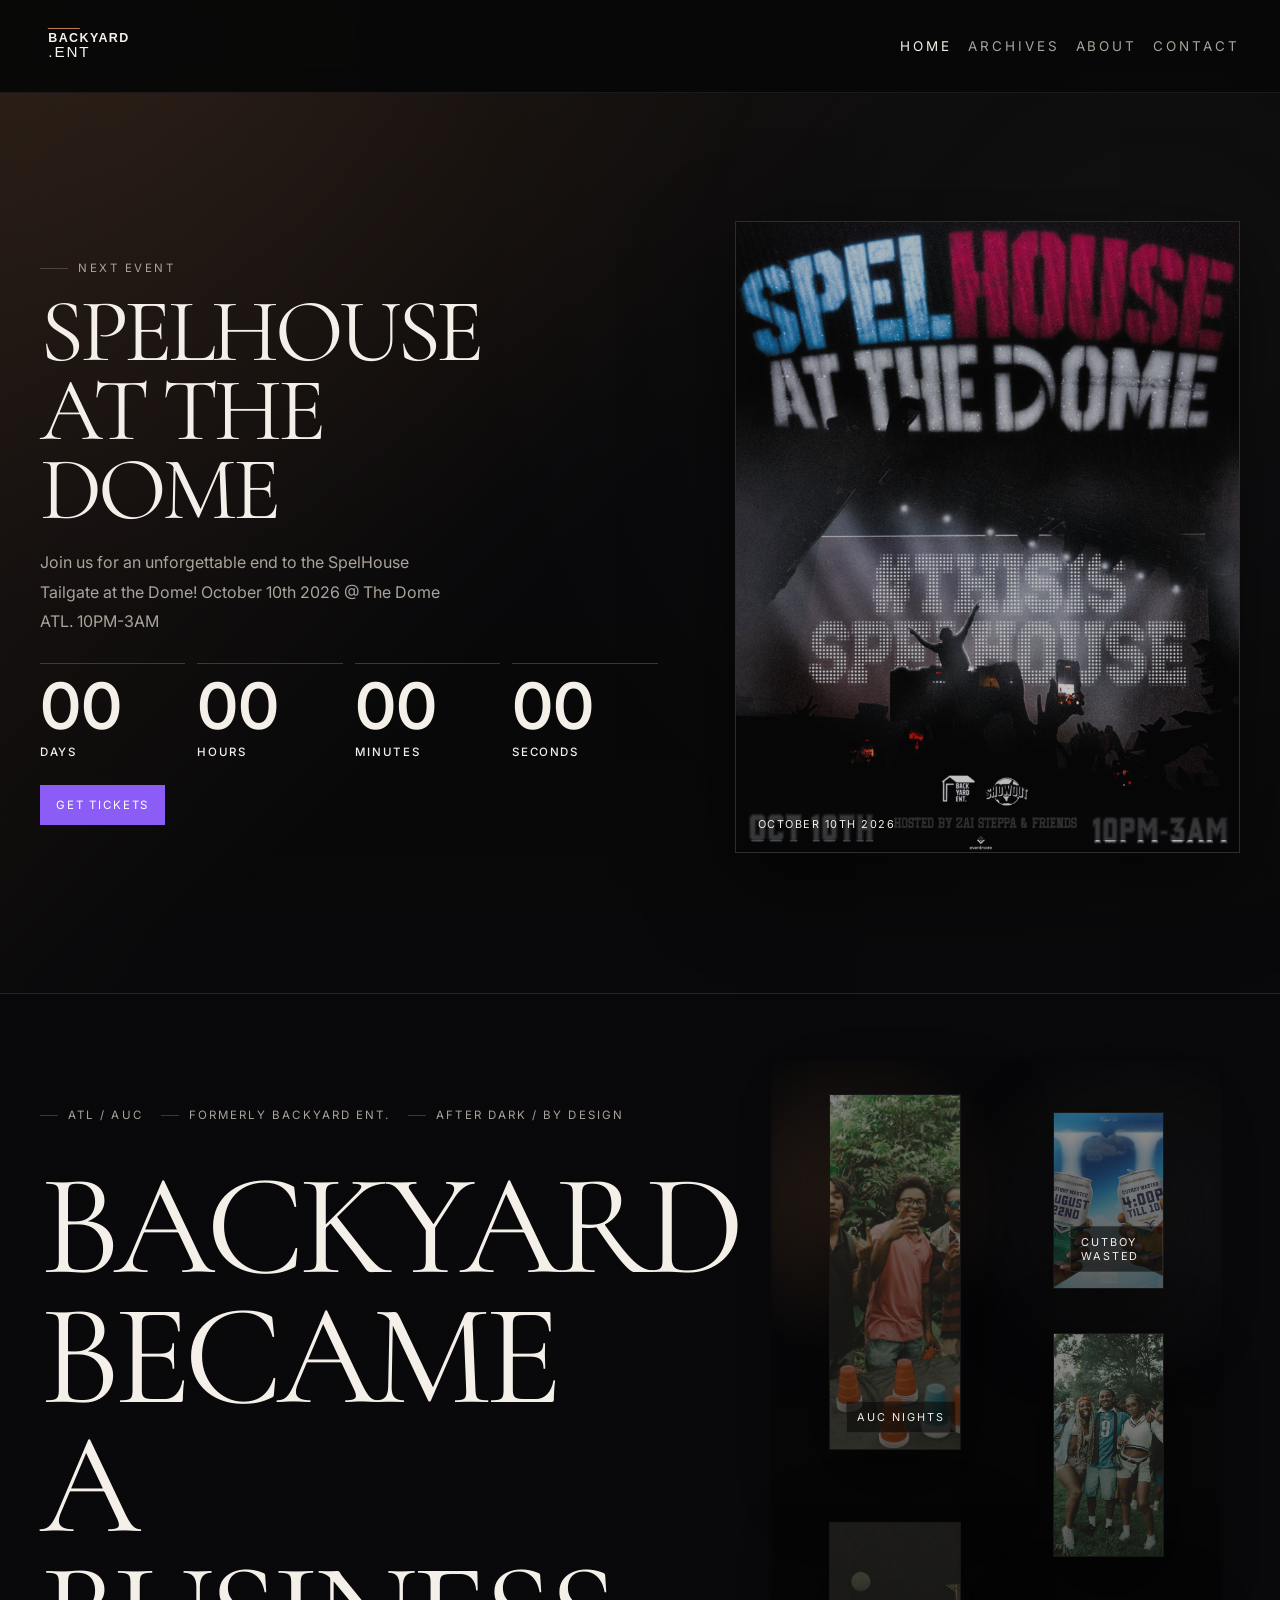
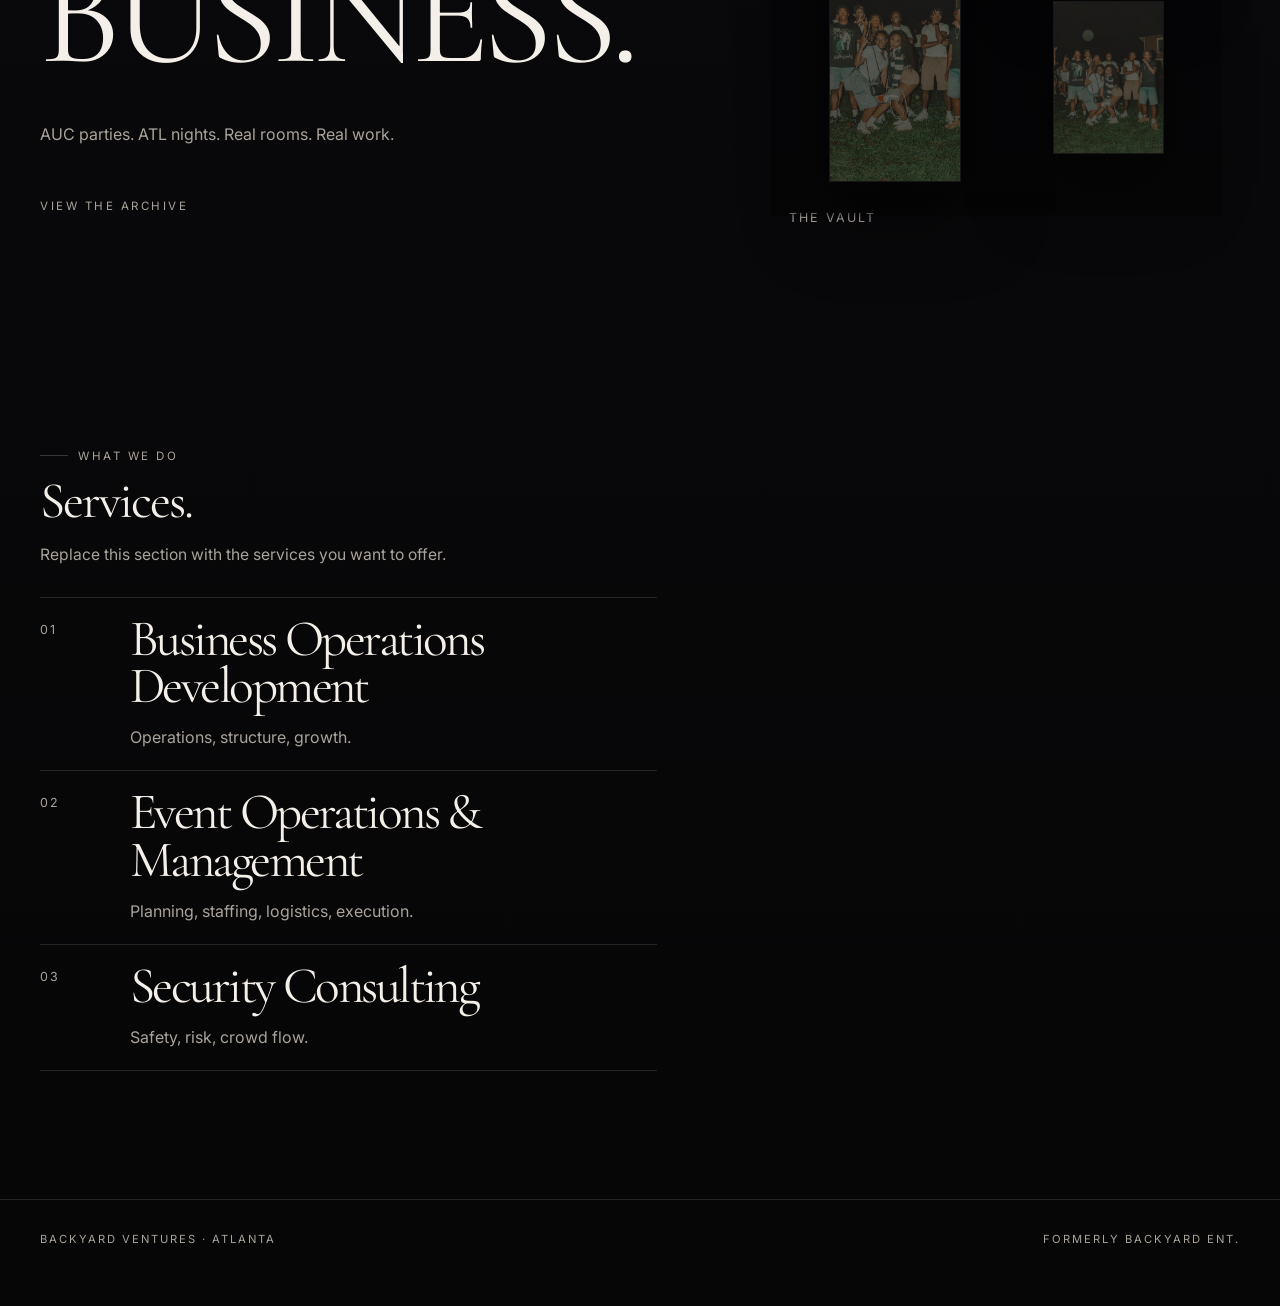
==== index.html @ 7e7f5f8b "Prepare static site for deployment" ====
<!DOCTYPE html>
<html lang="en">
<head>
  <meta charset="UTF-8" />
  <meta name="viewport" content="width=device-width, initial-scale=1.0" />
  <title>Backyard Ventures</title>
  <meta name="description" content="Backyard Ventures is an Atlanta event archive and consulting company built from Backyard Ent. in the Atlanta University Center." />
  <link rel="preconnect" href="https://fonts.googleapis.com" />
  <link rel="preconnect" href="https://fonts.gstatic.com" crossorigin />
  <link href="https://fonts.googleapis.com/css2?family=Inter:wght@300;400;500;600&family=Cormorant+Garamond:wght@400;500;600;700&display=swap" rel="stylesheet" />
  <link rel="stylesheet" href="styles.css" />
</head>
<body>
  <a class="skip-link" href="#main">Skip to content</a>

  <header class="site-header">
    <div class="container navbar">
      <a class="brand" href="archive.html" aria-label="Backyard.Ent archive">
        <img class="brand-mark" src="assets/backyard-ventures-wordmark.svg" alt="Backyard.Ent logo" />
      </a>
      <nav class="nav-links" aria-label="Primary navigation">
        <a href="index.html">Home</a>
        <a href="archive.html">Archives</a>
        <a href="about.html">About</a>
        <a href="contact.html">Contact</a>
      </nav>
    </div>
  </header>

  <main id="main">
    <section class="event-countdown section" data-event-date="2026-10-10T22:00:00-04:00" data-reveal>
      <div class="container event-countdown-grid">
        <div class="event-countdown-copy">
          <span class="section-label">Next event</span>
          <h2>SPELHOUSE AT THE DOME</h2>
          <p>Join us for an unforgettable end to the SpelHouse Tailgate at the Dome! October 10th 2026 @ The Dome ATL. 10PM-3AM</p>

          <div class="countdown" aria-label="Countdown to the next event">
            <div class="countdown-unit"><strong data-countdown-days>00</strong><span>Days</span></div>
            <div class="countdown-unit"><strong data-countdown-hours>00</strong><span>Hours</span></div>
            <div class="countdown-unit"><strong data-countdown-minutes>00</strong><span>Minutes</span></div>
            <div class="countdown-unit"><strong data-countdown-seconds>00</strong><span>Seconds</span></div>
          </div>

          <a class="button button--solid" href="https://events.eventnoire.com/e/spelhouse-at-the-dome/tickets" target="_blank" rel="noreferrer">Get tickets</a>
        </div>

        <div class="event-flyer-wrap">
          <figure class="event-flyer">
            <img data-flyer-preview src="/assets/domeflyer.png" alt="SpelHouse at the Dome flyer" />
            <figcaption>October 10th 2026</figcaption>
          </figure>
          <label class="flyer-upload">
            <input type="file" accept="image/*" data-flyer-input />
          </label>
        </div>
      </div>
    </section>

    <hr class="section-rule" />

    <section class="hero section-tight" data-reveal>
      <div class="container hero-grid">
        <div class="hero-copy">
          <div class="hero-meta">
            <span>ATL / AUC</span>
            <span>Formerly Backyard Ent.</span>
            <span>After dark / by design</span>
          </div>

          <h1 class="display-title">
            BACKYARD<br />
            BECAME<br />
            A BUSINESS.
          </h1>

          <p class="hero-note">
            AUC parties. ATL nights. Real rooms. Real work.
          </p>

          <div class="hero-actions">
            <a class="text-link" href="archive.html">View the archive</a>
          </div>
        </div>

        <div class="hero-media">
          <div class="collage-wall" aria-label="Backyard Ventures collage of Atlanta event media">
            <div class="collage-column stack-2">
              <figure class="collage-tile collage-offset-bottom">
                <img src="assets/IMG_1686.jpeg" alt="Atlanta event collage image one" loading="eager" />
                <span class="collage-label">AUC NIGHTS</span>
              </figure>
              <figure class="collage-tile">
                <img src="assets/IMG_1691.jpeg" alt="Atlanta event collage image two" loading="lazy" />
              </figure>
            </div>
            <div class="collage-column stack-3">
              <figure class="collage-tile collage-offset-top">
                <img src="assets/cutsboys.PNG" alt="CutBoy Wasted flyer collage image" loading="lazy" />
                <span class="collage-label">CUTBOY WASTED</span>
              </figure>
              <figure class="collage-tile">
                <img src="assets/IMG_1695.jpeg" alt="Atlanta event collage image three" loading="lazy" />
              </figure>
              <figure class="collage-tile collage-offset-bottom">
                <img src="assets/IMG_1698.jpeg" alt="Atlanta event collage image four" loading="lazy" />
              </figure>
            </div>
          </div>
          <div class="media-caption">
            <span>The Vault</span>
          </div>
        </div>
      </div>
    </section>

    <section class="section" id="services" data-reveal>
      <div class="container service-layout">
        <div>
          <div class="section-heading">
            <span class="section-label">What we do</span>
            <h2>Services.</h2>
            <p>Replace this section with the services you want to offer.</p>
          </div>

          <div class="service-list">
            <article class="service-item" tabindex="0">
              <div class="service-index">01</div>
              <div><h3>Business Operations Development</h3><p>Operations, structure, growth.</p></div>
            </article>
            <article class="service-item" tabindex="0">
              <div class="service-index">02</div>
              <div><h3>Event Operations &amp; Management</h3><p>Planning, staffing, logistics, execution.</p></div>
            </article>
            <article class="service-item" tabindex="0">
              <div class="service-index">03</div>
              <div><h3>Security Consulting</h3><p>Safety, risk, crowd flow.</p></div>
            </article>
          </div>
        </div>
      </div>
    </section>
  </main>

  <footer class="footer">
    <div class="container footer-inner">
      <div>Backyard Ventures · Atlanta</div>
      <div>Formerly Backyard Ent.</div>
    </div>
  </footer>

  <script src="script.js"></script>
</body>
</html>
---- styles.css ----
/* Backyard Ventures — art-directed editorial system */
:root {
  --bg: #070708;
  --bg-elevated: #0d0d10;
  --panel: #111114;
  --panel-2: #16161b;
  --text: #f4efe8;
  --muted: #a9a39b;
  --line: rgba(246, 241, 234, 0.12);
  --line-strong: rgba(246, 241, 234, 0.2);
  --accent: #d08a5b;
  --accent-soft: rgba(208, 138, 91, 0.15);
  --shadow: 0 28px 80px rgba(0, 0, 0, 0.5);
  --serif: "Cormorant Garamond", Georgia, serif;
  --sans: Inter, ui-sans-serif, system-ui, -apple-system, BlinkMacSystemFont, "Segoe UI", sans-serif;
  --container: 1200px;
}

* {
  box-sizing: border-box;
}

html {
  scroll-behavior: smooth;
}

body {
  margin: 0;
  min-height: 100vh;
  background:
    radial-gradient(circle at 10% 0%, rgba(208, 138, 91, 0.08), transparent 20%),
    radial-gradient(circle at 90% 10%, rgba(255, 255, 255, 0.04), transparent 24%),
    linear-gradient(180deg, var(--bg), #09090b 50%, #060607 100%);
  color: var(--text);
  font-family: var(--sans);
  font-weight: 400;
  text-rendering: optimizeLegibility;
  -webkit-font-smoothing: antialiased;
}

img,
video,
iframe {
  display: block;
  max-width: 100%;
}

a {
  color: inherit;
  text-decoration: none;
}

:focus-visible {
  outline: 2px solid rgba(208, 138, 91, 0.85);
  outline-offset: 3px;
}

button,
input,
textarea,
select {
  font: inherit;
}

::selection {
  background: rgba(208, 138, 91, 0.35);
  color: var(--text);
}

.container {
  width: min(var(--container), calc(100% - 32px));
  margin: 0 auto;
}

.skip-link {
  position: absolute;
  left: -999px;
  top: 12px;
  padding: 10px 14px;
  background: var(--text);
  color: #000;
  z-index: 100;
}

.skip-link:focus {
  left: 12px;
}

.site-header {
  position: sticky;
  top: 0;
  z-index: 50;
  background: rgba(7, 7, 8, 0.86);
  backdrop-filter: blur(14px);
  border-bottom: 1px solid rgba(246, 241, 234, 0.08);
}

.navbar {
  display: flex;
  align-items: center;
  justify-content: space-between;
  gap: 24px;
  padding: 16px 0;
}

.brand {
  display: inline-flex;
  align-items: center;
  gap: 14px;
  min-width: 0;
}

.brand-mark {
  width: 208px;
  max-width: 54vw;
  height: auto;
  display: block;
}

.brand-copy {
  display: none;
}

.nav-links {
  display: flex;
  align-items: center;
  gap: 16px;
  flex-wrap: wrap;
  justify-content: flex-end;
}

.nav-links a {
  color: var(--muted);
  font-size: 0.84rem;
  letter-spacing: 0.22em;
  text-transform: uppercase;
  transition: color 180ms ease, transform 180ms ease;
}

.nav-links a:hover,
.nav-links a[aria-current="page"] {
  color: var(--text);
}

main {
  overflow: clip;
}

[data-reveal].reveal-ready {
  opacity: 0;
  transform: translateY(18px);
  transition: opacity 700ms ease, transform 700ms ease;
}

[data-reveal].is-visible {
  opacity: 1;
  transform: translateY(0);
}

.section {
  padding: clamp(72px, 10vw, 140px) 0;
}

.section-tight {
  padding: clamp(48px, 7vw, 92px) 0;
}

.section-label {
  display: inline-flex;
  align-items: center;
  gap: 10px;
  color: var(--muted);
  text-transform: uppercase;
  letter-spacing: 0.22em;
  font-size: 0.72rem;
}

.section-label::before {
  content: "";
  width: 28px;
  height: 1px;
  background: var(--line-strong);
}

.display-title {
  margin: 18px 0 0;
  font-family: var(--serif);
  font-weight: 400;
  letter-spacing: -0.045em;
  line-height: 0.9;
  font-size: clamp(3.6rem, 12vw, 9rem);
  text-wrap: balance;
}

.display-title span {
  color: var(--accent);
}

.section-heading {
  display: grid;
  gap: 14px;
  margin-bottom: 28px;
}

.section-heading h2,
.section-heading h3 {
  margin: 0;
  font-family: var(--serif);
  font-weight: 400;
  line-height: 0.95;
  letter-spacing: -0.04em;
  font-size: clamp(2.2rem, 4vw, 4.8rem);
}

.section-heading p,
.lead {
  margin: 0;
  color: var(--muted);
  line-height: 1.85;
  max-width: 70ch;
  font-size: 0.98rem;
}

.hero {
  padding: clamp(42px, 7vw, 84px) 0 clamp(52px, 8vw, 96px);
}

.hero-grid {
  display: grid;
  grid-template-columns: 1.08fr 0.92fr;
  gap: clamp(28px, 4vw, 52px);
  align-items: end;
}

.hero-copy {
  display: grid;
  gap: 22px;
}

.hero-meta {
  display: flex;
  flex-wrap: wrap;
  gap: 12px 18px;
  color: var(--muted);
  text-transform: uppercase;
  letter-spacing: 0.18em;
  font-size: 0.72rem;
}

.hero-meta span {
  display: inline-flex;
  align-items: center;
  gap: 10px;
}

.hero-meta span::before {
  content: "";
  width: 18px;
  height: 1px;
  background: var(--line-strong);
}

.hero-note {
  max-width: 46ch;
  color: var(--muted);
  line-height: 1.9;
  font-size: 1rem;
}

.hero-actions {
  display: flex;
  flex-wrap: wrap;
  gap: 12px;
}

.text-link,
.button {
  display: inline-flex;
  align-items: center;
  gap: 10px;
  padding: 12px 0;
  border: 0;
  background: transparent;
  color: var(--text);
}

.text-link {
  color: var(--muted);
  text-transform: uppercase;
  letter-spacing: 0.22em;
  font-size: 0.72rem;
}

.text-link:hover {
  color: var(--text);
}

.hero-media {
  position: relative;
}

.collage-wall {
  position: relative;
  display: grid;
  grid-template-columns: 1.05fr 0.95fr;
  gap: 12px;
  min-height: 720px;
}

.collage-wall::before {
  content: "";
  position: absolute;
  inset: -18px;
  background:
    radial-gradient(circle at 18% 18%, rgba(208, 138, 91, 0.18), transparent 22%),
    radial-gradient(circle at 82% 20%, rgba(255, 255, 255, 0.05), transparent 26%),
    linear-gradient(180deg, rgba(0, 0, 0, 0.08), rgba(0, 0, 0, 0.32));
  z-index: 0;
  filter: blur(1px);
}

.collage-column {
  position: relative;
  z-index: 1;
  display: grid;
  gap: 12px;
}

.collage-column.stack-2 {
  grid-template-rows: 1fr 0.7fr;
}

.collage-column.stack-3 {
  grid-template-rows: 0.62fr 0.7fr 0.58fr;
}

.collage-tile {
  overflow: hidden;
  position: relative;
  background: #09090b;
  border: 1px solid rgba(246, 241, 234, 0.06);
  box-shadow: var(--shadow);
}

.collage-tile img {
  width: 100%;
  height: 100%;
  object-fit: cover;
  filter: brightness(0.6) contrast(0.92) saturate(0.82);
}

.collage-tile::after {
  content: "";
  position: absolute;
  inset: 0;
  background: linear-gradient(180deg, rgba(0, 0, 0, 0.06), rgba(0, 0, 0, 0.36));
  pointer-events: none;
}

.collage-offset-top {
  margin-top: 34px;
}

.collage-offset-bottom {
  margin-bottom: 44px;
}

.collage-label {
  position: absolute;
  left: 16px;
  bottom: 16px;
  z-index: 2;
  color: var(--text);
  text-transform: uppercase;
  letter-spacing: 0.18em;
  font-size: 0.68rem;
  background: rgba(7, 7, 8, 0.58);
  border: 1px solid rgba(246, 241, 234, 0.08);
  padding: 8px 10px;
}

.collage-section {
  position: relative;
  overflow: clip;
}

.collage-section::before {
  content: "";
  position: absolute;
  inset: 0;
  background: linear-gradient(180deg, rgba(7, 7, 8, 0.64), rgba(7, 7, 8, 0.5));
  pointer-events: none;
  z-index: 0;
}

.collage-section .container {
  position: relative;
  z-index: 1;
}

.collage-heading {
  max-width: 760px;
}

.collage-heading p {
  max-width: 44ch;
}

.collage-wall-grid {
  position: relative;
  display: grid;
  grid-template-columns: repeat(6, minmax(0, 1fr));
  gap: 10px;
  padding: 12px 0 0;
}

.collage-photo {
  position: relative;
  overflow: hidden;
  aspect-ratio: 1 / 1;
  margin: 0;
  background: #09090b;
  border: 1px solid rgba(246, 241, 234, 0.05);
}

.collage-photo img {
  width: 100%;
  height: 100%;
  object-fit: cover;
  opacity: 0.54;
  filter: brightness(0.72) contrast(0.98) saturate(0.92);
  transform: scale(1.02);
}

.collage-wall-grid::before {
  content: "";
  position: absolute;
  inset: 0;
  background:
    radial-gradient(circle at 20% 15%, rgba(208, 138, 91, 0.16), transparent 22%),
    radial-gradient(circle at 80% 20%, rgba(246, 241, 234, 0.06), transparent 20%),
    linear-gradient(180deg, rgba(0, 0, 0, 0.08), rgba(0, 0, 0, 0.22));
  pointer-events: none;
  z-index: 2;
}

.collage-wall-grid > *:nth-child(3n) {
  transform: translateY(10px);
}

.collage-wall-grid > *:nth-child(5n) {
  transform: translateY(-8px);
}

.collage-wall-grid > *:nth-child(7n) {
  transform: translateY(14px);
}

.media-frame {
  position: relative;
  overflow: hidden;
  border: 1px solid var(--line);
  background: var(--panel);
  box-shadow: var(--shadow);
}

.media-frame img,
.media-frame video,
.media-frame iframe {
  width: 100%;
  height: 100%;
  object-fit: cover;
}

.media-frame img {
  filter: brightness(0.78) contrast(0.95) saturate(0.88);
}

.media-frame--hero {
  aspect-ratio: 4 / 5;
}

.media-frame--landscape {
  aspect-ratio: 16 / 9;
}

.media-frame--square {
  aspect-ratio: 1 / 1;
}

.media-frame--portrait {
  aspect-ratio: 5 / 6;
}

.media-caption {
  display: flex;
  justify-content: space-between;
  gap: 12px;
  align-items: flex-start;
  padding: 12px 0 0;
  color: var(--muted);
  font-size: 0.78rem;
  letter-spacing: 0.16em;
  text-transform: uppercase;
}

.media-caption strong {
  color: var(--text);
  font-weight: 500;
}

.float-tag {
  position: absolute;
  left: 18px;
  bottom: 18px;
  padding: 8px 12px;
  background: rgba(7, 7, 8, 0.74);
  color: var(--text);
  border: 1px solid rgba(246, 241, 234, 0.12);
  text-transform: uppercase;
  letter-spacing: 0.18em;
  font-size: 0.68rem;
}

.section-rule {
  height: 1px;
  background: var(--line);
  margin: 0;
  border: 0;
}

.event-countdown {
  background: linear-gradient(135deg, rgba(208, 138, 91, 0.12), transparent 48%);
}

.event-countdown-grid {
  display: grid;
  grid-template-columns: 1.1fr 0.9fr;
  gap: clamp(28px, 6vw, 92px);
  align-items: center;
}

.event-countdown-copy {
  display: grid;
  gap: 18px;
}

.event-countdown-copy h2 {
  margin: 0;
  max-width: 12ch;
  font-family: var(--serif);
  font-size: clamp(3rem, 7vw, 7rem);
  font-weight: 400;
  line-height: 0.88;
  letter-spacing: -0.05em;
}

.event-countdown-copy p {
  max-width: 42ch;
  margin: 0;
  color: var(--muted);
  line-height: 1.85;
}

.countdown {
  display: grid;
  grid-template-columns: repeat(4, minmax(0, 1fr));
  gap: 12px;
  margin: 8px 0;
}

.countdown-unit {
  display: grid;
  gap: 8px;
  border-top: 1px solid var(--line-strong);
  padding-top: 12px;
}

.countdown-unit strong {
  color: var(--text);
  font-family: var(--sans);
  font-size: clamp(2.2rem, 5vw, 4.8rem);
  font-variant-numeric: tabular-nums;
  font-weight: 600;
  line-height: 0.95;
  letter-spacing: 0;
}

.countdown-unit span {
  color: var(--text);
  font-size: 0.72rem;
  font-weight: 500;
  letter-spacing: 0.14em;
  text-transform: uppercase;
}

.button--solid {
  width: fit-content;
  padding: 13px 16px;
  background: #8b5cf6;
  color: #fff;
  text-transform: uppercase;
  letter-spacing: 0.16em;
  font-size: 0.72rem;
  transition: background 180ms ease, transform 180ms ease;
}

.button--solid:hover {
  background: #a78bfa;
  transform: translateY(-2px);
}

.event-flyer-wrap {
  display: grid;
  gap: 12px;
}

.event-flyer {
  position: relative;
  aspect-ratio: 4 / 5;
  overflow: hidden;
  margin: 0;
  border: 1px solid var(--line);
  background: var(--panel);
  box-shadow: var(--shadow);
}

.event-flyer img {
  width: 100%;
  height: 100%;
  object-fit: cover;
  filter: brightness(0.78) contrast(0.95) saturate(0.88);
}

.event-flyer figcaption {
  position: absolute;
  right: 12px;
  bottom: 12px;
  left: 12px;
  padding: 9px 10px;
  background: rgba(7, 7, 8, 0.72);
  color: var(--text);
  font-size: 0.68rem;
  letter-spacing: 0.14em;
  text-transform: uppercase;
}

.flyer-upload {
  display: inline-flex;
  width: fit-content;
  color: var(--muted);
  cursor: pointer;
  font-size: 0.72rem;
  letter-spacing: 0.18em;
  text-transform: uppercase;
}

.flyer-upload:hover {
  color: var(--text);
}

.flyer-upload input {
  position: absolute;
  width: 1px;
  height: 1px;
  overflow: hidden;
  clip: rect(0 0 0 0);
  white-space: nowrap;
}

.archive-shell {
  display: grid;
  gap: 24px;
}

.archive-row {
  display: grid;
  grid-auto-flow: column;
  grid-auto-columns: min(82vw, 540px);
  gap: 18px;
  overflow-x: auto;
  padding-bottom: 14px;
  scroll-snap-type: x proximity;
  scrollbar-width: thin;
  scrollbar-color: rgba(208, 138, 91, 0.5) transparent;
}

.archive-row > * {
  scroll-snap-align: start;
}

.archive-entry {
  border-top: 1px solid var(--line);
  padding-top: 18px;
}

.archive-entry summary {
  list-style: none;
  cursor: pointer;
}

.archive-entry summary::-webkit-details-marker {
  display: none;
}

.archive-index {
  color: var(--muted);
  text-transform: uppercase;
  letter-spacing: 0.22em;
  font-size: 0.72rem;
  margin-bottom: 14px;
}

.archive-title {
  display: grid;
  gap: 10px;
}

.archive-title h3 {
  margin: 0;
  font-family: var(--serif);
  font-weight: 400;
  line-height: 0.9;
  font-size: clamp(2rem, 4vw, 3.6rem);
  letter-spacing: -0.04em;
}

.archive-title p {
  margin: 0;
  color: var(--muted);
  text-transform: uppercase;
  letter-spacing: 0.18em;
  font-size: 0.72rem;
}

.archive-body {
  display: grid;
  gap: 18px;
  margin-top: 18px;
}

.case-grid {
  display: grid;
  grid-template-columns: 1.1fr 0.9fr;
  gap: 18px;
}

.case-copy {
  display: grid;
  gap: 16px;
}

.case-copy p {
  margin: 0;
  color: var(--muted);
  line-height: 1.88;
}

.meta-list {
  display: grid;
  gap: 12px;
  margin: 0;
  padding: 0;
  list-style: none;
}

.meta-list li {
  display: flex;
  justify-content: space-between;
  gap: 18px;
  padding: 12px 0;
  border-top: 1px solid var(--line);
  color: var(--muted);
  font-size: 0.86rem;
  letter-spacing: 0.08em;
  text-transform: uppercase;
}

.meta-list strong {
  color: var(--text);
  font-weight: 500;
  letter-spacing: 0.12em;
}

.media-grid {
  display: grid;
  grid-template-columns: repeat(3, minmax(0, 1fr));
  gap: 12px;
}

.media-grid .media-frame {
  aspect-ratio: 1 / 1;
}

.people-section {
  display: grid;
  gap: 28px;
}

.people-feature {
  display: grid;
  grid-template-columns: 0.92fr 1.08fr;
  gap: 24px;
  align-items: center;
}

.people-statement {
  display: grid;
  gap: 12px;
}

.people-statement h2 {
  margin: 0;
  font-family: var(--serif);
  font-weight: 400;
  line-height: 0.88;
  letter-spacing: -0.05em;
  font-size: clamp(3rem, 8vw, 8rem);
}

.people-statement p {
  margin: 0;
  color: var(--muted);
  max-width: 34ch;
  line-height: 1.9;
}

.people-grid {
  display: grid;
  grid-template-columns: 1.1fr 0.95fr 1fr;
  gap: 16px;
  align-items: start;
}

.people-grid .media-frame:nth-child(2) {
  transform: translateY(26px);
}

.people-grid .media-frame:nth-child(3) {
  transform: translateY(-18px);
}

.people-gallery {
  display: grid;
  grid-template-columns: repeat(4, minmax(0, 1fr));
  gap: 12px;
}

.people-gallery .media-frame {
  aspect-ratio: 3 / 4;
}

.people-gallery .media-frame:nth-child(2n) {
  transform: translateY(18px);
}

.timeline {
  display: grid;
  gap: 0;
  border-top: 1px solid var(--line);
  border-bottom: 1px solid var(--line);
}

.timeline-step {
  display: grid;
  grid-template-columns: 170px 1fr 120px;
  gap: 18px;
  padding: 22px 0;
  border-top: 1px solid var(--line);
  align-items: center;
}

.timeline-step:first-child {
  border-top: 0;
}

.timeline-step .step-index {
  color: var(--muted);
  letter-spacing: 0.24em;
  text-transform: uppercase;
  font-size: 0.72rem;
}

.timeline-step .step-label {
  font-family: var(--serif);
  font-size: clamp(1.8rem, 4vw, 4rem);
  font-weight: 400;
  letter-spacing: -0.05em;
  line-height: 0.95;
}

.timeline-step .step-note {
  color: var(--muted);
  text-align: right;
  text-transform: uppercase;
  letter-spacing: 0.18em;
  font-size: 0.72rem;
}

.metrics-band {
  display: grid;
  grid-template-columns: 1.2fr 0.8fr;
  gap: 20px;
  align-items: start;
}

.metrics-grid {
  display: grid;
  grid-template-columns: repeat(2, minmax(0, 1fr));
  gap: 16px;
}

.metric {
  padding: 22px 0;
  border-top: 1px solid var(--line);
}

.metric strong {
  display: block;
  font-family: var(--serif);
  font-size: clamp(3rem, 8vw, 7rem);
  font-weight: 400;
  line-height: 0.88;
  letter-spacing: -0.06em;
}

.metric span {
  display: block;
  margin-top: 10px;
  color: var(--muted);
  text-transform: uppercase;
  letter-spacing: 0.18em;
  font-size: 0.72rem;
}

.results-note {
  display: grid;
  gap: 14px;
  align-content: start;
  border-left: 1px solid var(--line);
  padding-left: 18px;
}

.results-note p {
  margin: 0;
  color: var(--muted);
  line-height: 1.9;
}

.service-layout {
  display: grid;
  grid-template-columns: 1.05fr 0.95fr;
  gap: 24px;
  align-items: start;
}

.service-list {
  display: grid;
  gap: 0;
  border-top: 1px solid var(--line);
}

.service-item {
  position: relative;
  display: grid;
  grid-template-columns: 72px 1fr;
  gap: 18px;
  padding: 18px 0;
  border-bottom: 1px solid var(--line);
}

.service-index {
  color: var(--muted);
  font-size: 0.78rem;
  letter-spacing: 0.18em;
  text-transform: uppercase;
  padding-top: 6px;
}

.service-item h3 {
  margin: 0;
  font-family: var(--serif);
  font-size: clamp(2rem, 4vw, 4.4rem);
  font-weight: 400;
  line-height: 0.93;
  letter-spacing: -0.05em;
}

.service-item p {
  margin: 12px 0 0;
  color: var(--muted);
  line-height: 1.85;
  max-width: 52ch;
}

.service-preview {
  display: grid;
  gap: 12px;
  margin-top: 14px;
  opacity: 0.5;
  transform: translateY(6px);
  transition: opacity 180ms ease, transform 180ms ease;
}

.service-item:hover .service-preview,
.service-item:focus-within .service-preview {
  opacity: 1;
  transform: translateY(0);
}

.service-preview .media-frame {
  aspect-ratio: 16 / 10;
}

.service-preview small {
  color: var(--muted);
  letter-spacing: 0.18em;
  text-transform: uppercase;
  font-size: 0.68rem;
}

.service-aside {
  position: sticky;
  top: 106px;
  display: grid;
  gap: 18px;
}

.panel {
  border-top: 1px solid var(--line);
  padding-top: 18px;
}

.panel h3 {
  margin: 0 0 10px;
  font-family: var(--serif);
  font-weight: 400;
  letter-spacing: -0.04em;
  line-height: 0.96;
  font-size: clamp(2rem, 4vw, 4rem);
}

.panel p {
  margin: 0;
  color: var(--muted);
  line-height: 1.9;
}

.founders-grid {
  display: grid;
  grid-template-columns: repeat(2, minmax(0, 1fr));
  gap: 18px;
}

.founder-card {
  display: grid;
  gap: 14px;
  border-top: 1px solid var(--line);
  padding-top: 18px;
}

.founder-card h3 {
  margin: 0;
  font-family: var(--serif);
  font-size: clamp(2rem, 4vw, 4rem);
  font-weight: 400;
  line-height: 0.9;
  letter-spacing: -0.05em;
}

.founder-meta {
  display: flex;
  flex-wrap: wrap;
  gap: 12px 18px;
  color: var(--muted);
  text-transform: uppercase;
  letter-spacing: 0.18em;
  font-size: 0.72rem;
}

.founder-bio {
  color: var(--muted);
  line-height: 1.9;
  margin: 0;
}

.social-links {
  display: flex;
  flex-wrap: wrap;
  gap: 14px;
}

.social-links a {
  color: var(--text);
  text-transform: uppercase;
  letter-spacing: 0.18em;
  font-size: 0.72rem;
}

.contact-layout {
  display: grid;
  grid-template-columns: 0.95fr 1.05fr;
  gap: 24px;
  align-items: start;
}

.contact-brief {
  position: sticky;
  top: 106px;
  display: grid;
  gap: 18px;
}

.contact-brief h2 {
  margin: 0;
  font-family: var(--serif);
  font-weight: 400;
  line-height: 0.92;
  letter-spacing: -0.05em;
  font-size: clamp(3rem, 8vw, 7rem);
}

.contact-form {
  display: grid;
  gap: 14px;
  border-top: 1px solid var(--line);
  padding-top: 18px;
}

.field-row {
  display: grid;
  grid-template-columns: repeat(2, minmax(0, 1fr));
  gap: 14px;
}

.field,
textarea,
select {
  width: 100%;
  color: var(--text);
  background: transparent;
  border: 0;
  border-bottom: 1px solid var(--line);
  padding: 14px 0;
  outline: none;
}

textarea {
  min-height: 150px;
  resize: vertical;
}

.field::placeholder,
textarea::placeholder,
select {
  color: var(--muted);
}

select option {
  color: #111;
}

.contact-side {
  display: grid;
  gap: 20px;
  border-left: 1px solid var(--line);
  padding-left: 18px;
}

.contact-side a,
.contact-side p {
  color: var(--muted);
  line-height: 1.9;
  margin: 0;
}

.footer {
  padding: 32px 0 60px;
  border-top: 1px solid var(--line);
}

.footer-inner {
  display: flex;
  justify-content: space-between;
  gap: 16px;
  flex-wrap: wrap;
  color: var(--muted);
  text-transform: uppercase;
  letter-spacing: 0.18em;
  font-size: 0.7rem;
}

@media (max-width: 1080px) {
  .hero-grid,
  .metrics-band,
  .service-layout,
  .event-countdown-grid,
  .people-feature,
  .contact-layout,
  .case-grid {
    grid-template-columns: 1fr;
  }

  .service-aside,
  .contact-brief {
    position: static;
  }

  .timeline-step {
    grid-template-columns: 1fr;
    gap: 10px;
  }

  .timeline-step .step-note {
    text-align: left;
  }

  .people-grid {
    grid-template-columns: 1fr;
  }

  .people-grid .media-frame:nth-child(2),
  .people-grid .media-frame:nth-child(3),
  .people-gallery .media-frame:nth-child(2n) {
    transform: none;
  }

  .people-gallery,
  .metrics-grid,
  .founders-grid,
  .media-grid,
  .field-row,
  .collage-wall-grid {
    grid-template-columns: 1fr;
  }

  .collage-wall-grid {
    grid-template-columns: repeat(3, minmax(0, 1fr));
  }
}

@media (max-width: 760px) {
  .navbar {
    align-items: flex-start;
    flex-direction: column;
  }

  .nav-links {
    justify-content: flex-start;
    gap: 12px 18px;
  }

  .brand-mark {
    width: 180px;
  }

  .archive-row {
    grid-auto-columns: 88vw;
  }

  .display-title {
    font-size: clamp(3.1rem, 19vw, 5.5rem);
  }

  .countdown {
    gap: 8px;
  }

  .service-item {
    grid-template-columns: 54px 1fr;
  }

  .service-item h3 {
    font-size: clamp(1.8rem, 9vw, 3rem);
  }

  .section {
    padding: 64px 0;
  }

  .section-heading h2,
  .section-heading h3 {
    font-size: clamp(2rem, 11vw, 3.2rem);
  }

  .collage-wall-grid {
    grid-template-columns: repeat(2, minmax(0, 1fr));
  }
}

@media (prefers-reduced-motion: reduce) {
  html {
    scroll-behavior: auto;
  }

  *,
  *::before,
  *::after {
    animation-duration: 0.01ms !important;
    animation-iteration-count: 1 !important;
    transition-duration: 0.01ms !important;
    scroll-behavior: auto !important;
  }
}
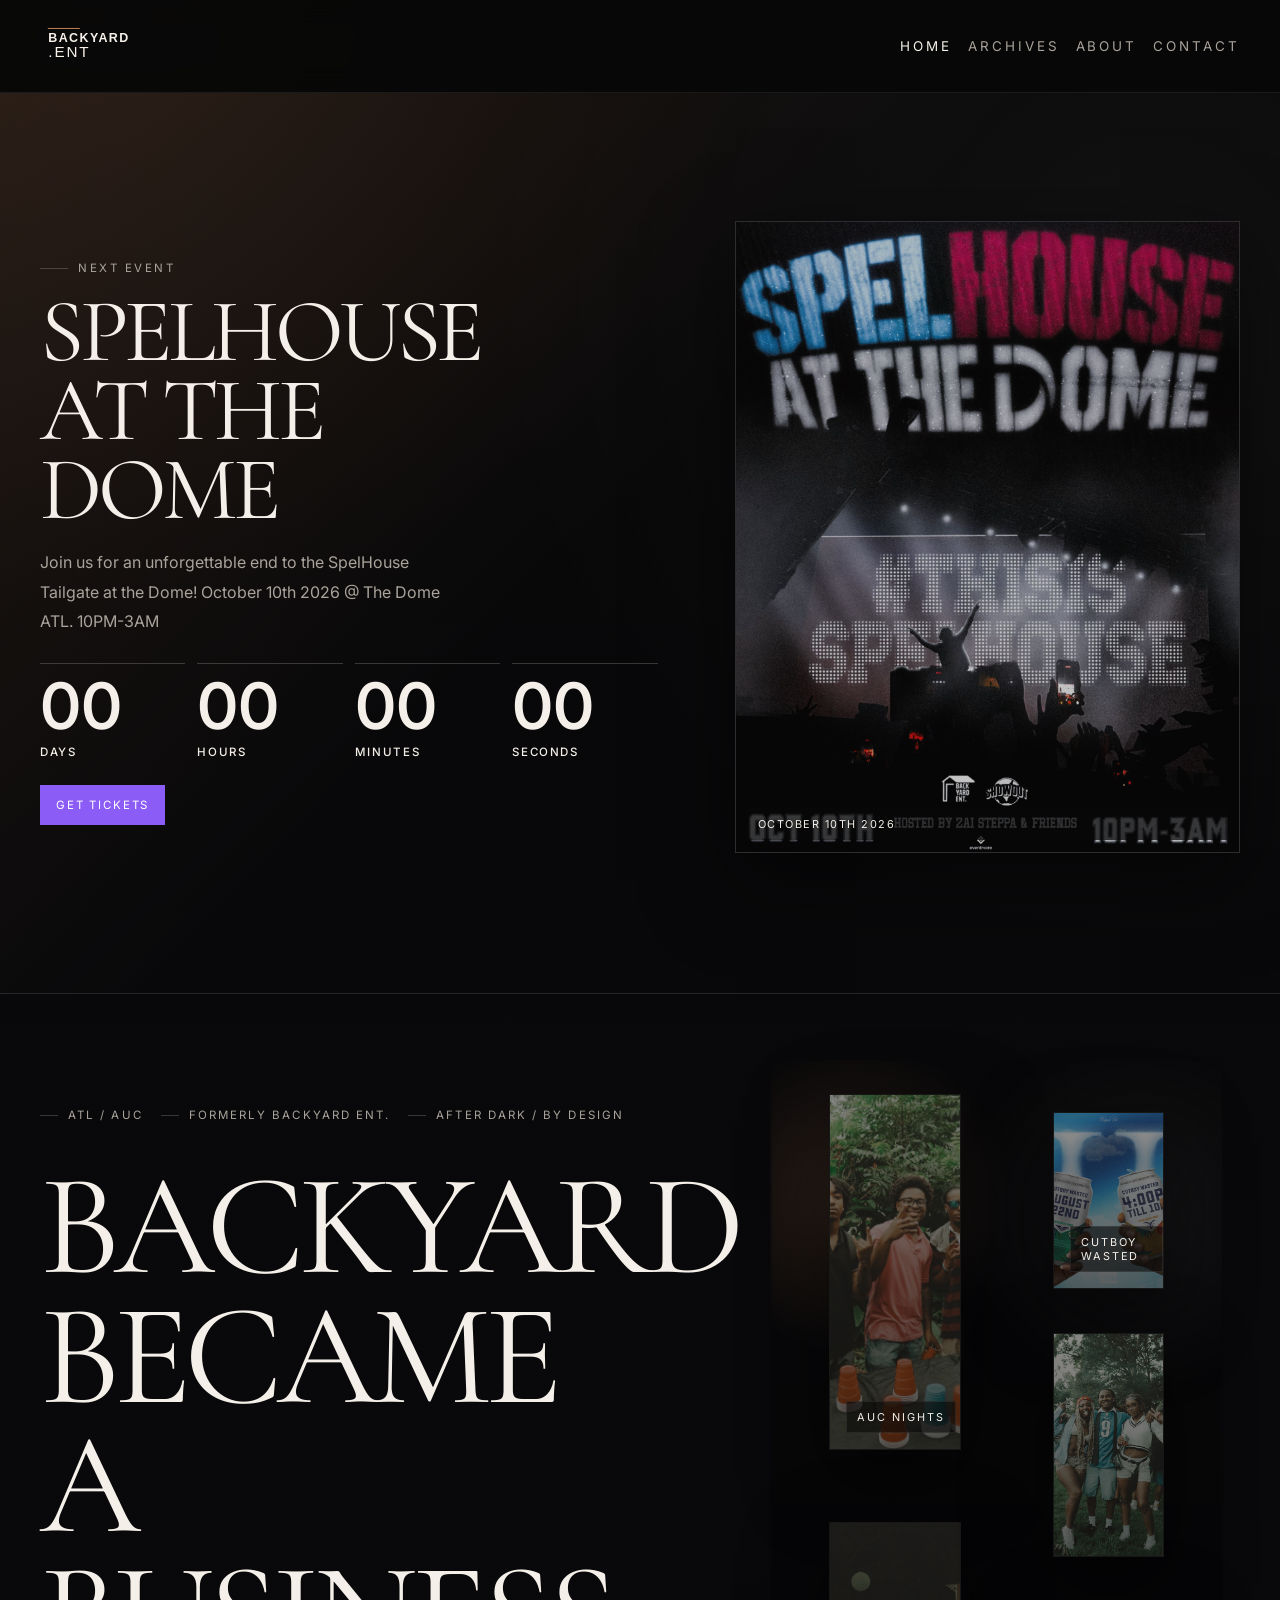
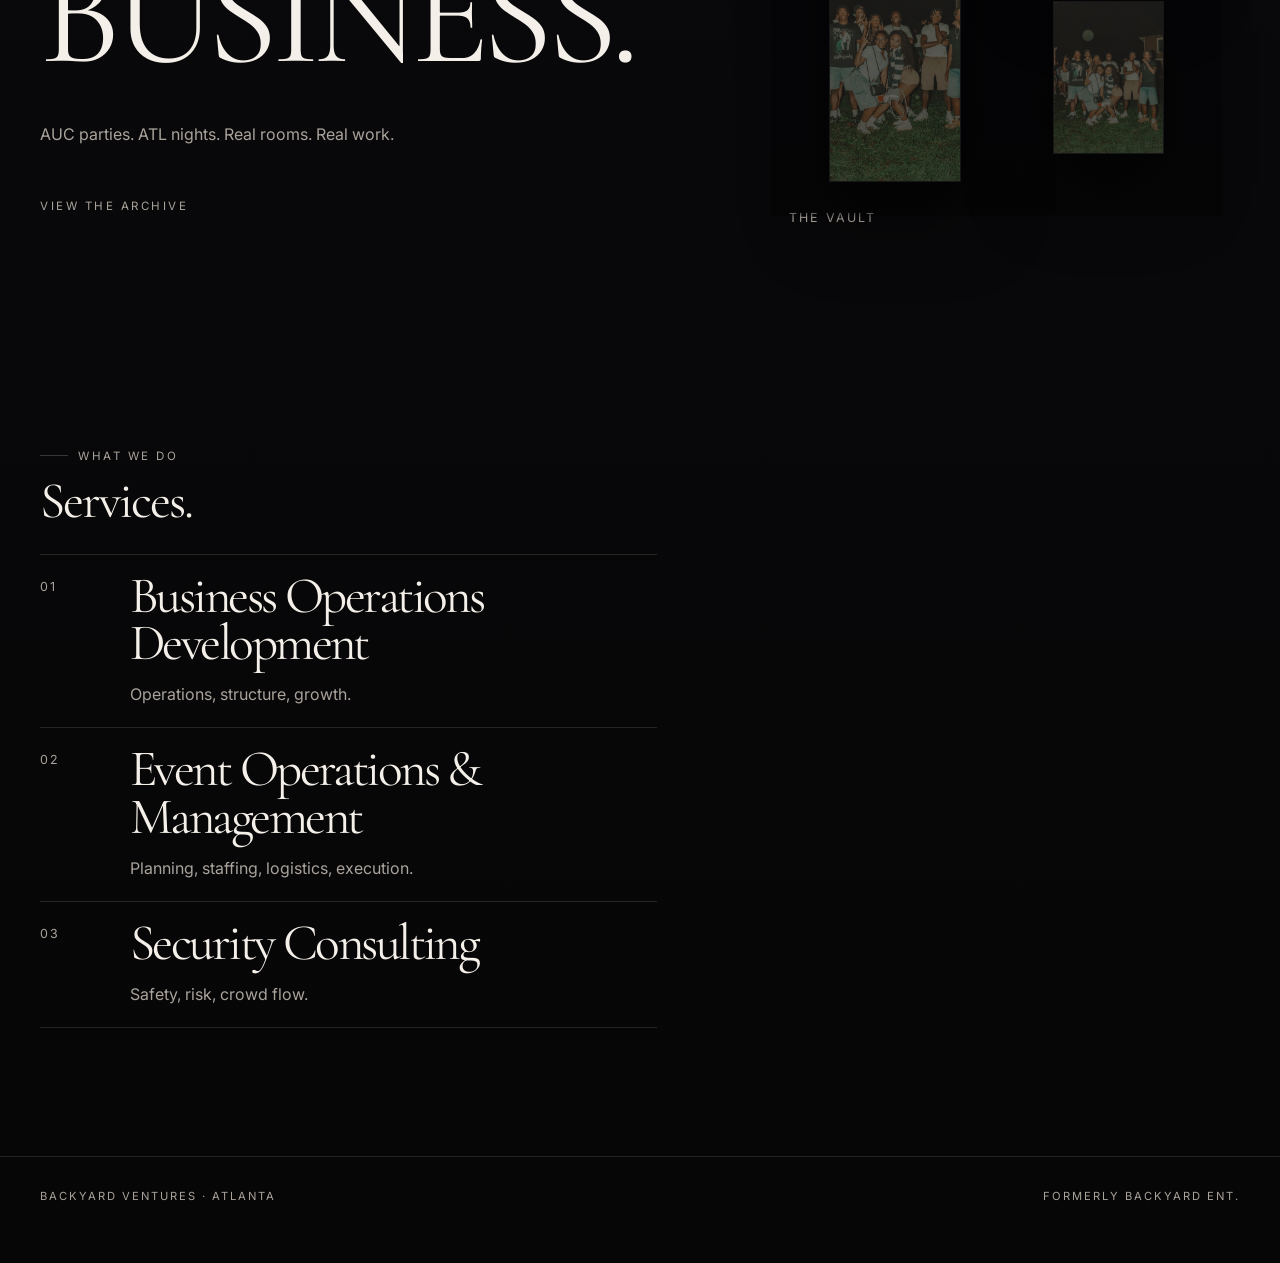
==== commit e0c25b45: "Update website" ====
--- a/index.html
+++ b/index.html
@@ -120,7 +120,6 @@
           <div class="section-heading">
             <span class="section-label">What we do</span>
             <h2>Services.</h2>
-            <p>Replace this section with the services you want to offer.</p>
           </div>
 
           <div class="service-list">
